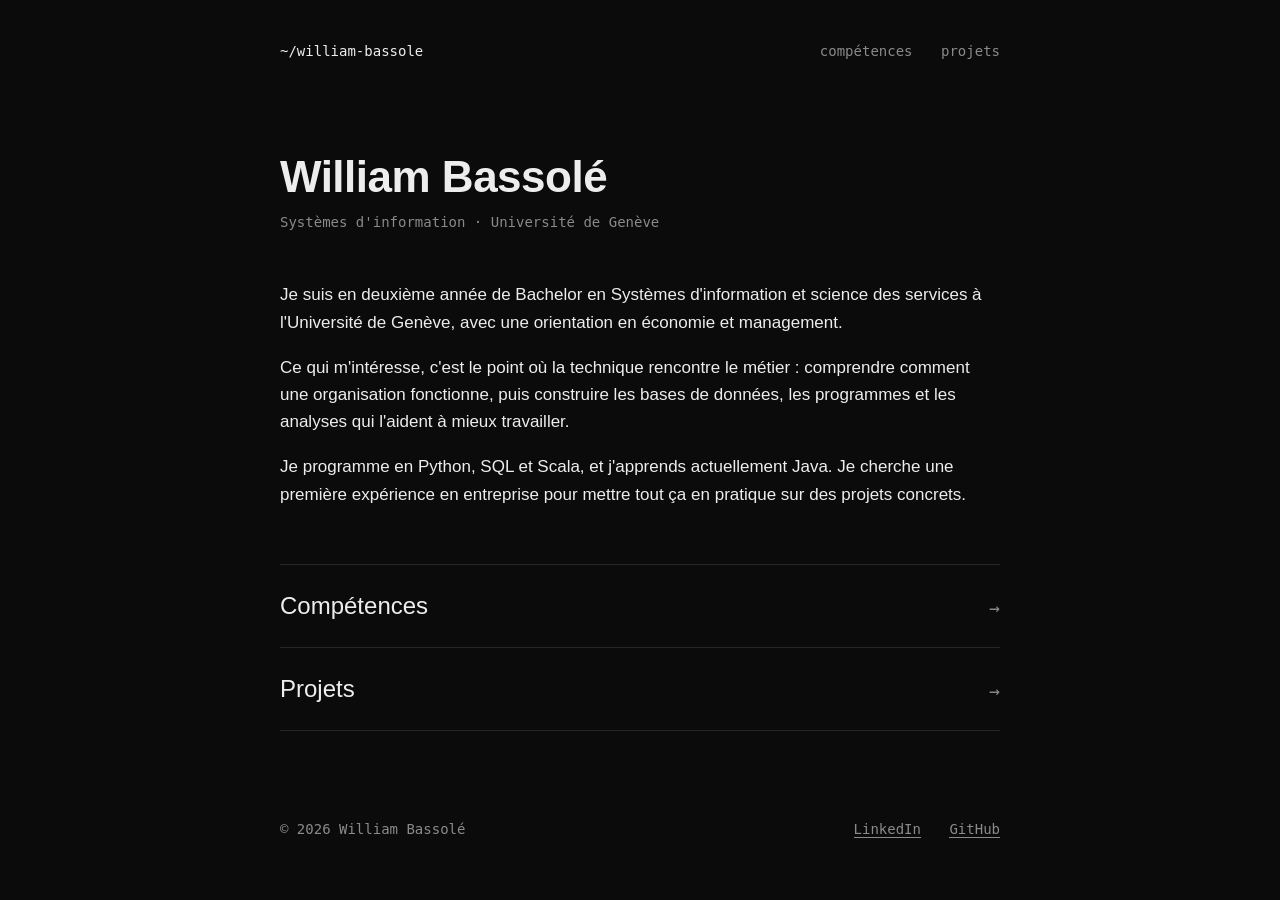
==== index.html @ 7832ae15 "Premier version du portfolio" ====
<!DOCTYPE html>
<html lang="fr">
<head>
  <meta charset="UTF-8">
  <meta name="viewport" content="width=device-width, initial-scale=1">
  <title>William Bassolé</title>
  <meta name="description" content="William Bassolé, étudiant en Systèmes d'information à l'Université de Genève.">
  <link rel="stylesheet" href="style.css">
</head>
<body>
  <div class="page">

    <header>
      <a href="index.html" class="actif">~/william-bassole</a>
      <nav>
        <a href="competences.html">compétences</a>
        <a href="projets.html">projets</a>
      </nav>
    </header>

    <main>
      <h1>William Bassolé</h1>
      <p class="sous-titre">Systèmes d'information · Université de Genève</p>

      <p>
        Je suis en deuxième année de Bachelor en Systèmes d'information et science
        des services à l'Université de Genève, avec une orientation en économie
        et management.
      </p>
      <p>
        Ce qui m'intéresse, c'est le point où la technique rencontre le métier :
        comprendre comment une organisation fonctionne, puis construire les bases
        de données, les programmes et les analyses qui l'aident à mieux travailler.
      </p>
      <p>
        Je programme en Python, SQL et Scala, et j'apprends actuellement Java.
        Je cherche une première expérience en entreprise pour mettre tout ça en
        pratique sur des projets concrets.
      </p>

      <div class="choix">
        <a href="competences.html">Compétences <span>→</span></a>
        <a href="projets.html">Projets <span>→</span></a>
      </div>
    </main>

    <footer>
      <span>© 2026 William Bassolé</span>
      <span>
        <a href="https://www.linkedin.com/in/william-bassole" target="_blank" rel="noopener">LinkedIn</a>
        <a href="https://github.com/William-Bassole" target="_blank" rel="noopener">GitHub</a>
      </span>
    </footer>

  </div>
</body>
</html>
---- style.css ----
/* ==========================================================
   style.css — une seule feuille de style pour les 3 pages
   ========================================================== */

/* 1. Variables : les couleurs et polices sont définies une fois ici,
      puis réutilisées partout avec var(--nom). */
:root {
  --fond: #0b0b0b;
  --texte: #ededed;
  --gris: #8a8a8a;
  --trait: #262626;
  --mono: ui-monospace, "SF Mono", Menlo, Consolas, monospace;
  --sans: -apple-system, "Helvetica Neue", Helvetica, Arial, sans-serif;
}

/* 2. Base : réglages appliqués à toute la page. */
* {
  box-sizing: border-box;   /* la largeur d'un bloc inclut ses marges internes */
}

body {
  margin: 0;
  background: var(--fond);
  color: var(--texte);
  font-family: var(--sans);
  font-size: 17px;
  line-height: 1.6;
}

a {
  color: var(--texte);
  text-decoration: none;
  border-bottom: 1px solid var(--gris);
}

a:hover {
  border-bottom-color: var(--texte);
}

/* 3. Mise en page : une colonne centrée, pas trop large pour rester lisible. */
.page {
  max-width: 760px;
  margin: 0 auto;
  padding: 40px 20px 60px;
  min-height: 100vh;
  display: flex;
  flex-direction: column;
}

main {
  flex: 1;                  /* pousse le pied de page tout en bas */
}

/* 4. En-tête : le "chemin" façon dossier, à gauche, et le menu à droite. */
header {
  display: flex;
  justify-content: space-between;
  align-items: baseline;
  flex-wrap: wrap;
  gap: 12px;
  font-family: var(--mono);
  font-size: 14px;
  color: var(--gris);
  margin-bottom: 90px;
}

header a {
  color: var(--gris);
  border: none;
}

header a:hover,
header a.actif {
  color: var(--texte);
}

nav a {
  margin-left: 20px;
}

/* 5. Textes */
h1 {
  font-size: 44px;
  font-weight: 600;
  letter-spacing: -0.5px;
  line-height: 1.15;
  margin: 0 0 8px;
}

.sous-titre {
  font-family: var(--mono);
  font-size: 14px;
  color: var(--gris);
  margin: 0 0 48px;
}

p {
  margin: 0 0 18px;
}

.discret {
  color: var(--gris);
}

/* 6. Page d'accueil : les deux grands liens vers les autres pages. */
.choix {
  margin-top: 56px;
  border-top: 1px solid var(--trait);
}

.choix a {
  display: flex;
  justify-content: space-between;
  align-items: baseline;
  padding: 22px 0;
  border: none;
  border-bottom: 1px solid var(--trait);
  font-size: 24px;
}

.choix a span {
  font-family: var(--mono);
  font-size: 18px;
  color: var(--gris);
}

.choix a:hover {
  padding-left: 10px;       /* petit décalage au survol */
}

.choix a {
  transition: padding-left 0.2s;
}

/* 7. Pages Compétences et Projets : une ligne = un libellé à gauche
      et son contenu à droite (grille à 2 colonnes). */
.ligne {
  display: grid;
  grid-template-columns: 180px 1fr;
  gap: 24px;
  padding: 28px 0;
  border-top: 1px solid var(--trait);
}

.ligne:last-of-type {
  border-bottom: 1px solid var(--trait);
}

.libelle {
  font-family: var(--mono);
  font-size: 14px;
  color: var(--gris);
  padding-top: 4px;
}

h2 {
  font-size: 20px;
  font-weight: 600;
  margin: 0 0 6px;
}

.outils {
  font-family: var(--mono);
  font-size: 14px;
  color: var(--gris);
  margin-bottom: 14px;
}

.ligne ul {
  margin: 0;
  padding-left: 18px;
}

.ligne li {
  margin-bottom: 6px;
}

/* 8. Pied de page */
footer {
  margin-top: 80px;
  display: flex;
  justify-content: space-between;
  flex-wrap: wrap;
  gap: 12px;
  font-family: var(--mono);
  font-size: 14px;
  color: var(--gris);
}

footer a {
  color: var(--gris);
  margin-left: 20px;
}

/* 9. Téléphone : sous 640 px de large, on passe tout sur une colonne. */
@media (max-width: 640px) {
  body { font-size: 16px; }
  header { margin-bottom: 60px; }
  h1 { font-size: 34px; }
  .ligne {
    grid-template-columns: 1fr;
    gap: 8px;
  }
  .choix a { font-size: 20px; }
  nav a { margin-left: 0; margin-right: 20px; }
  footer a { margin-left: 0; margin-right: 20px; }
}

footer a.retour {
  margin-left: 0;
}
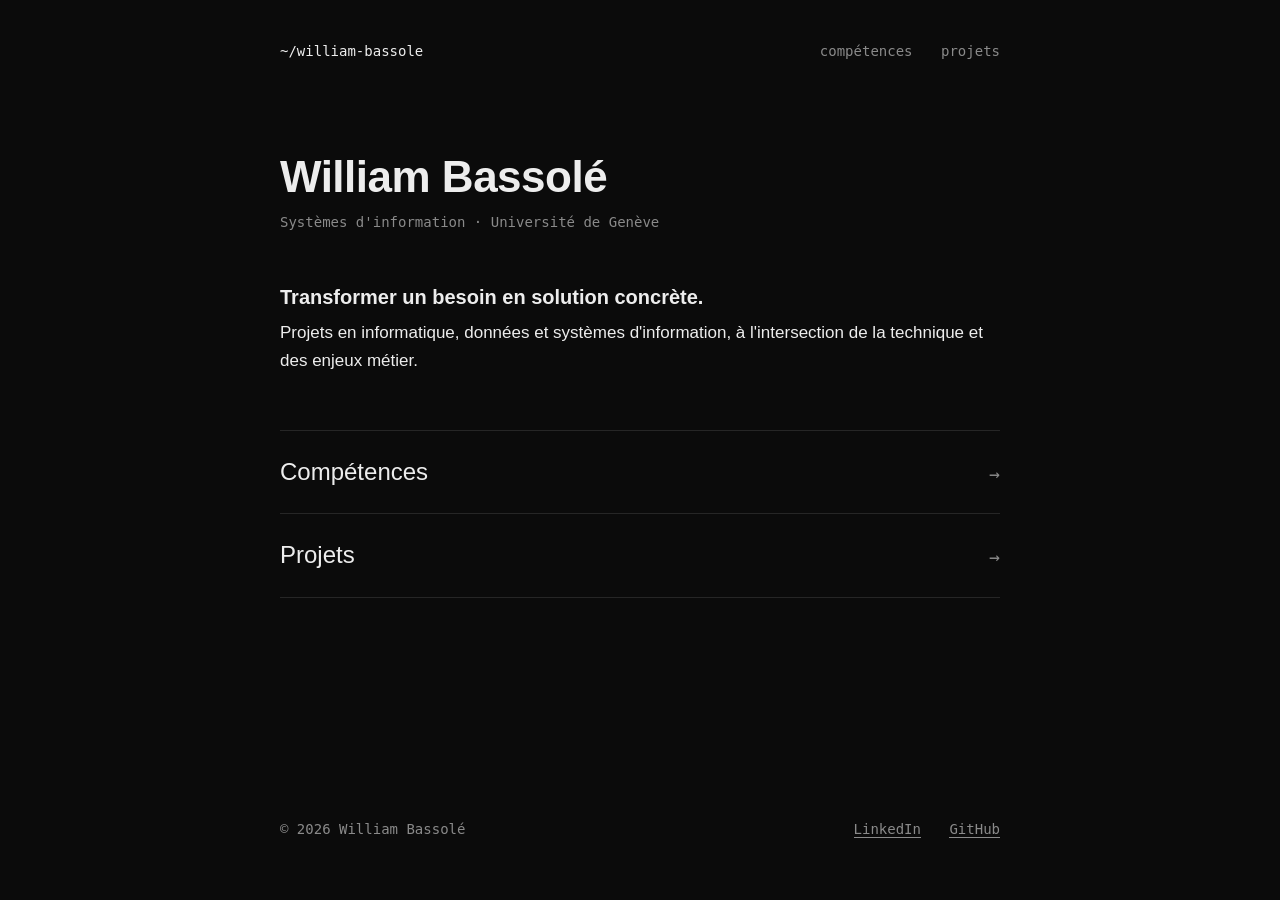
==== commit 3a1416ed: "Réécrit les textes du portfolio" ====
--- a/index.html
+++ b/index.html
@@ -22,20 +22,10 @@
       <h1>William Bassolé</h1>
       <p class="sous-titre">Systèmes d'information · Université de Genève</p>
 
+      <h2>Transformer un besoin en solution concrète.</h2>
       <p>
-        Je suis en deuxième année de Bachelor en Systèmes d'information et science
-        des services à l'Université de Genève, avec une orientation en économie
-        et management.
-      </p>
-      <p>
-        Ce qui m'intéresse, c'est le point où la technique rencontre le métier :
-        comprendre comment une organisation fonctionne, puis construire les bases
-        de données, les programmes et les analyses qui l'aident à mieux travailler.
-      </p>
-      <p>
-        Je programme en Python, SQL et Scala, et j'apprends actuellement Java.
-        Je cherche une première expérience en entreprise pour mettre tout ça en
-        pratique sur des projets concrets.
+        Projets en informatique, données et systèmes d'information, à l'intersection
+        de la technique et des enjeux métier.
       </p>
 
       <div class="choix">
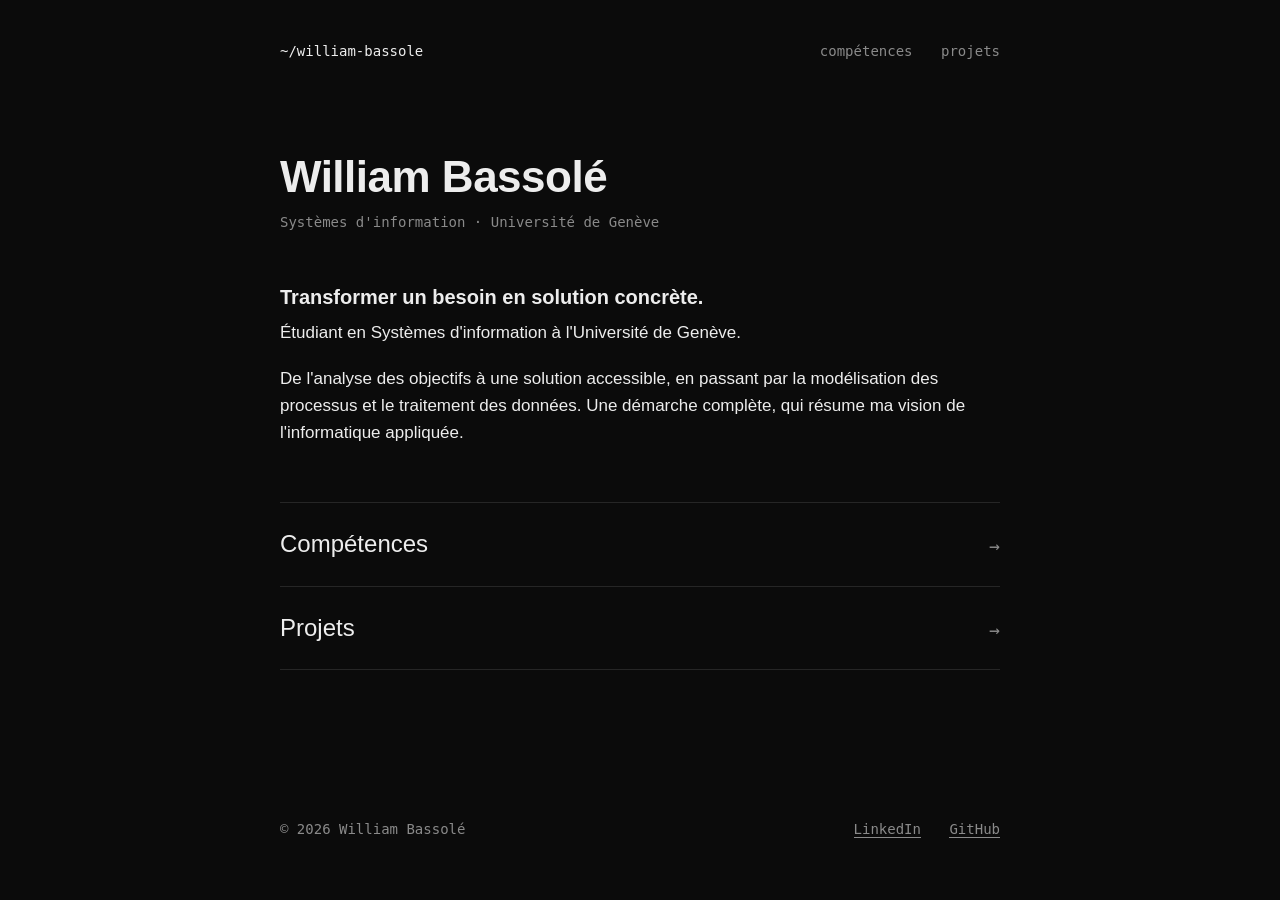
==== commit ad444261: "Nouvelle présentation sur la page d'accueil" ====
--- a/index.html
+++ b/index.html
@@ -23,9 +23,11 @@
       <p class="sous-titre">Systèmes d'information · Université de Genève</p>
 
       <h2>Transformer un besoin en solution concrète.</h2>
+      <p>Étudiant en Systèmes d'information à l'Université de Genève.</p>
       <p>
-        Projets en informatique, données et systèmes d'information, à l'intersection
-        de la technique et des enjeux métier.
+        De l'analyse des objectifs à une solution accessible, en passant par la
+        modélisation des processus et le traitement des données. Une démarche complète,
+        qui résume ma vision de l'informatique appliquée.
       </p>
 
       <div class="choix">
